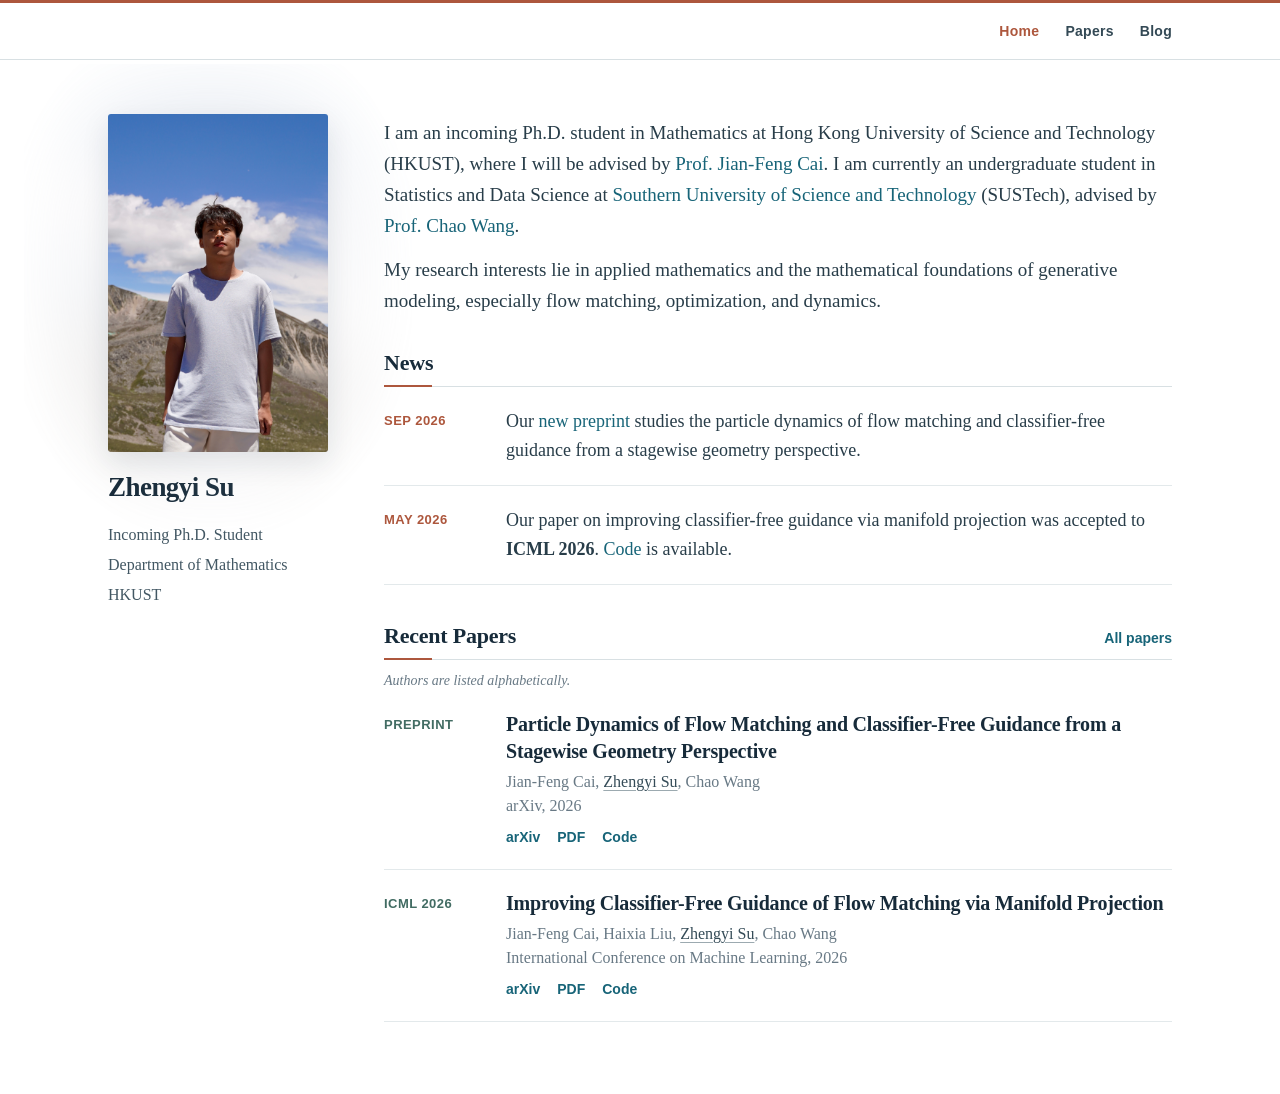
==== index.html @ 4a191d0a "date" ====
<!doctype html>
<html lang="en">
<head>
  <meta charset="utf-8">
  <meta name="viewport" content="width=device-width, initial-scale=1">
  <title>Zhengyi Su | SUSTech</title>
  <meta name="description" content="Zhengyi Su is an incoming Ph.D. student in Mathematics at HKUST, studying applied mathematics and the mathematical foundations of generative modeling.">
  <link rel="stylesheet" href="styles.css">
</head>
<body>
  <a class="skip-link" href="#main">Skip to content</a>
  <header class="topbar"><nav aria-label="Main navigation"><a href="./" aria-current="page">Home</a><a href="papers.html">Papers</a><a href="blog.html">Blog</a></nav></header>
  <div class="layout">
    <aside class="profile" aria-label="Profile">
      <div class="portrait-shell"><img class="portrait" src="assets/portrait.jpg" width="2424" height="3725" alt="Zhengyi Su outdoors, with mountains and a blue sky in the background" fetchpriority="high"></div>
      <div><h1>Zhengyi Su</h1><p class="affiliation">Incoming Ph.D. Student</p><p class="affiliation">Department of Mathematics</p><p class="affiliation">HKUST</p></div>
    </aside>
    <main id="main">
      <div class="bio">
        <p>I am an incoming Ph.D. student in Mathematics at Hong Kong University of Science and Technology (HKUST), where I will be advised by <a href="https://www.math.hkust.edu.hk/~jfcai/">Prof. Jian-Feng Cai</a>. I am currently an undergraduate student in Statistics and Data Science at <a href="https://www.sustech.edu.cn/en/">Southern University of Science and Technology</a> (SUSTech), advised by <a href="https://wangcmath.github.io/">Prof. Chao Wang</a>.</p>
        <p>My research interests lie in applied mathematics and the mathematical foundations of generative modeling, especially flow matching, optimization, and dynamics.</p>
      </div>
      <section class="section" aria-labelledby="news-heading">
        <div class="section-head"><h2 id="news-heading">News</h2></div>
        <ul class="news-list">
          <li class="news-item"><time class="date" datetime="2026-09">SEP 2026</time><p>Our <a href="https://arxiv.org/abs/2609.06947">new preprint</a> studies the particle dynamics of flow matching and classifier-free guidance from a stagewise geometry perspective.</p></li>
          <li class="news-item"><span class="date" datetime="2026-05">MAY 2026</span><p>Our paper on improving classifier-free guidance via manifold projection was accepted to <strong>ICML 2026</strong>. <a href="https://github.com/LeonSuZhengYi/CFG-MP">Code</a> is available.</p></li>
        </ul>
      </section>
      <section class="section papers-section" aria-labelledby="papers-heading">
        <div class="section-head"><h2 id="papers-heading">Recent Papers</h2><a href="papers.html">All papers</a></div>
        <p class="author-note">Authors are listed alphabetically.</p>
        <ol class="paper-list">
          <li class="paper-item"><span class="venue-label">PREPRINT</span><article>
            <h3 class="paper-title"><a href="https://arxiv.org/abs/2609.06947">Particle Dynamics of Flow Matching and Classifier-Free Guidance from a Stagewise Geometry Perspective</a></h3>
            <p class="authors">Jian-Feng Cai, <strong>Zhengyi Su</strong>, Chao Wang</p><p class="publication">arXiv, 2026</p>
            <div class="paper-links"><a href="https://arxiv.org/abs/2609.06947">arXiv</a><a href="https://arxiv.org/pdf/2609.06947">PDF</a><a href="https://github.com/LeonSuZhengYi/Particle-Dynamics-of-Flow-Matching">Code</a></div>
          </article></li>
          <li class="paper-item"><span class="venue-label">ICML 2026</span><article>
            <h3 class="paper-title"><a href="https://arxiv.org/abs/2601.21892">Improving Classifier-Free Guidance of Flow Matching via Manifold Projection</a></h3>
            <p class="authors">Jian-Feng Cai, Haixia Liu, <strong>Zhengyi Su</strong>, Chao Wang</p><p class="publication">International Conference on Machine Learning, 2026</p>
            <div class="paper-links"><a href="https://arxiv.org/abs/2601.21892">arXiv</a><a href="https://arxiv.org/pdf/2601.21892">PDF</a><a href="https://github.com/LeonSuZhengYi/CFG-MP">Code</a></div>
          </article></li>
        </ol>
      </section>
    </main>
  </div>
</body>
</html>
---- styles.css ----
:root{
  --ink:#172b3a;
  --body:#283d49;
  --muted:#687985;
  --line:#d8e0e3;
  --link:#176478;
  --accent:#ad573d;
  --label:#426c63;
  --paper:#ffffff;
  --max:1120px;
}
*{box-sizing:border-box}
html{color-scheme:light;scroll-padding-top:24px}
body{margin:0;background:var(--paper);color:var(--body);font-family:"Iowan Old Style","Palatino Linotype","Book Antiqua",Palatino,Georgia,serif;font-size:18px;line-height:1.62;-webkit-font-smoothing:antialiased}
a{color:var(--link);text-decoration:none;text-underline-offset:3px}
a:hover{text-decoration:underline}
a:focus-visible{outline:2px solid var(--link);outline-offset:5px}
.skip-link{position:absolute;left:16px;top:-80px;background:white;padding:8px;z-index:2}
.skip-link:focus{top:8px}
.topbar{border-top:3px solid var(--accent);border-bottom:1px solid var(--line)}
.topbar nav{max-width:var(--max);margin:auto;display:flex;justify-content:flex-end;gap:26px;padding:13px 28px;font:600 14px/1.6 "Avenir Next",Avenir,"Segoe UI",sans-serif;letter-spacing:.02em}
nav a{color:#334955;padding:4px 0}
nav a[aria-current=page]{color:var(--accent)}
.layout{max-width:var(--max);margin:auto;display:grid;grid-template-columns:220px minmax(0,1fr);gap:56px;padding:54px 28px 72px}
.profile{align-self:start;position:relative}
.portrait-shell{position:relative;isolation:isolate}
.portrait-shell::before{content:"";position:absolute;z-index:-1;inset:-15% -38% -23%;background:url("assets/portrait.jpg") center/cover no-repeat;filter:blur(40px) saturate(.72);opacity:.22;-webkit-mask-image:radial-gradient(ellipse at 48% 45%,#000 16%,transparent 76%);mask-image:radial-gradient(ellipse at 48% 45%,#000 16%,transparent 76%);pointer-events:none}
.portrait{position:relative;z-index:1;display:block;width:100%;height:auto;object-fit:contain;border-radius:3px;box-shadow:0 10px 28px rgba(23,43,58,.1)}
.profile h1,.profile .name{font-size:27px;line-height:1.15;letter-spacing:-.02em;margin:20px 0 19px;font-weight:600;color:var(--ink)}
.profile .affiliation{font-size:16px;color:#425763;margin:0 0 6px;line-height:1.5}
main{min-width:0}
.bio{padding-top:4px;color:var(--body);font-size:19px;max-width:790px}
.bio p{margin:0 0 14px}
.section{margin-top:31px}
.section-head{display:flex;align-items:baseline;justify-content:space-between;gap:16px;border-bottom:1px solid var(--line);padding-bottom:8px;position:relative}
.section-head::after{content:"";position:absolute;left:0;bottom:-1px;width:48px;height:2px;background:var(--accent)}
h2,.page-title{font-size:22px;line-height:1.35;margin:0;font-weight:600;color:var(--ink);letter-spacing:-.01em}
.section-head>a{font:600 14px/1.5 "Avenir Next",Avenir,"Segoe UI",sans-serif;white-space:nowrap}
.news-list,.paper-list{list-style:none;margin:0;padding:0}
.news-item,.paper-item{display:grid;grid-template-columns:100px minmax(0,1fr);gap:22px;padding:20px 0;border-bottom:1px solid #e3e9eb}
.date,.venue-label{font:650 13px/1.5 "Avenir Next",Avenir,"Segoe UI",sans-serif;padding-top:4px;letter-spacing:.035em}
.date{color:var(--accent)}
.venue-label{color:var(--label)}
.news-item p{margin:0}
.papers-section{margin-top:36px}
.author-note{margin:10px 0 -2px;color:var(--muted);font-size:14px;font-style:italic}
.paper-title{font-size:20px;line-height:1.35;margin:0 0 5px;overflow-wrap:anywhere;font-weight:600;letter-spacing:-.01em}
.paper-title a{color:var(--ink)}
.authors,.publication{margin:0;color:var(--muted);font-size:16px;line-height:1.55}
.authors strong{font-weight:500;color:#344b57;text-decoration:underline;text-decoration-color:#9caab0;text-underline-offset:3px}
.paper-links{display:flex;gap:17px;margin-top:7px;font:600 14px/1.6 "Avenir Next",Avenir,"Segoe UI",sans-serif}
.papers-page .page-title{font-size:29px;padding-bottom:11px;border-bottom:1px solid var(--line)}
.year{font-size:19px;margin:19px 0 0;color:#46515d}
.blog-page .page-title{font-size:29px;padding-bottom:11px;border-bottom:1px solid var(--line)}
.blog-intro{max-width:680px;margin:18px 0 24px;color:var(--muted)}
.post-list{list-style:none;margin:0;padding:0}
.post-item{display:grid;grid-template-columns:125px minmax(0,1fr);gap:24px;padding:24px 0;border-top:1px solid #e3e9eb}
.post-item time{color:var(--accent);font:650 13px/1.5 "Avenir Next",Avenir,"Segoe UI",sans-serif;letter-spacing:.035em;padding-top:5px}
.post-item h2{font-size:21px;margin:0 0 6px}
.post-item h2 a{color:var(--ink)}
.post-item p{margin:0;color:var(--muted);font-size:16px}
.article-layout{max-width:840px;margin:0 auto;padding:54px 30px 90px}
.post-header{border-bottom:1px solid var(--line);padding-bottom:28px;margin-bottom:38px}
.back-link{display:inline-block;margin-bottom:23px;font:600 14px/1.5 "Avenir Next",Avenir,"Segoe UI",sans-serif}
.post-header h1{color:var(--ink);font-size:40px;line-height:1.18;letter-spacing:-.025em;margin:0 0 13px;font-weight:600}
.post-subtitle{color:var(--body);font-size:20px;line-height:1.5;margin:0 0 12px}
.post-header time{color:var(--muted);font:500 14px/1.5 "Avenir Next",Avenir,"Segoe UI",sans-serif}
.post-body{font-size:18px;line-height:1.72;color:#263b47}
.post-body h2{font-size:29px;margin:2.5em 0 .7em;padding-bottom:.22em;border-bottom:1px solid var(--line)}
.post-body h3{font-size:22px;margin:1.9em 0 .55em;color:var(--ink)}
.post-body h4{font-size:19px;margin:1.55em 0 .5em;color:var(--ink)}
.post-body p{margin:0 0 1.15em}
.post-body ul,.post-body ol{padding-left:1.4em;margin:0 0 1.2em}
.post-body li{padding-left:.18em;margin:.3em 0}
.post-body blockquote{margin:1.5em 0;padding:.25em 0 .25em 1.15em;border-left:3px solid var(--accent);color:#425762;font-style:italic}
.post-body blockquote p{margin:0}
.post-body hr{border:0;border-top:1px solid var(--line);margin:3em 0}
.post-body strong{color:var(--ink)}
.post-body code{font-size:.9em;background:#f3f6f6;padding:.08em .28em;border-radius:3px}
mjx-container[jax="CHTML"][display="true"]{overflow-x:auto;overflow-y:hidden;padding:.4em 0}
@media(max-width:820px){body{font-size:17px}.layout{grid-template-columns:170px minmax(0,1fr);gap:32px;padding:38px 24px 52px}.profile h1,.profile .name{font-size:24px}.news-item,.paper-item{grid-template-columns:1fr;gap:6px}.profile .affiliation{font-size:15px}.bio{font-size:18px}.paper-title{font-size:19px}}
@media(max-width:580px){.topbar nav{padding:10px 22px}.layout{display:block;padding-top:30px}.profile{display:grid;grid-template-columns:130px minmax(0,1fr);gap:22px;margin-bottom:32px;align-items:start}.profile h1,.profile .name{margin-top:1px}.profile .affiliation{font-size:15px;line-height:1.4}.bio{padding-top:0}.section{margin-top:27px}.news-item,.paper-item{padding:18px 0}.papers-section{margin-top:31px}.post-item{grid-template-columns:1fr;gap:7px}.article-layout{padding:34px 22px 70px}.post-header h1{font-size:32px}.post-subtitle{font-size:18px}.post-body{font-size:17px}.post-body h2{font-size:25px}.post-body h3{font-size:20px}}
@media(max-width:350px){.profile{grid-template-columns:100px minmax(0,1fr);gap:15px}.layout{padding-inline:16px}.profile h1,.profile .name{font-size:21px}}
@media print{.topbar,.skip-link{display:none}.layout{padding:0;grid-template-columns:150px minmax(0,1fr);gap:25px}.paper-item{break-inside:avoid}}
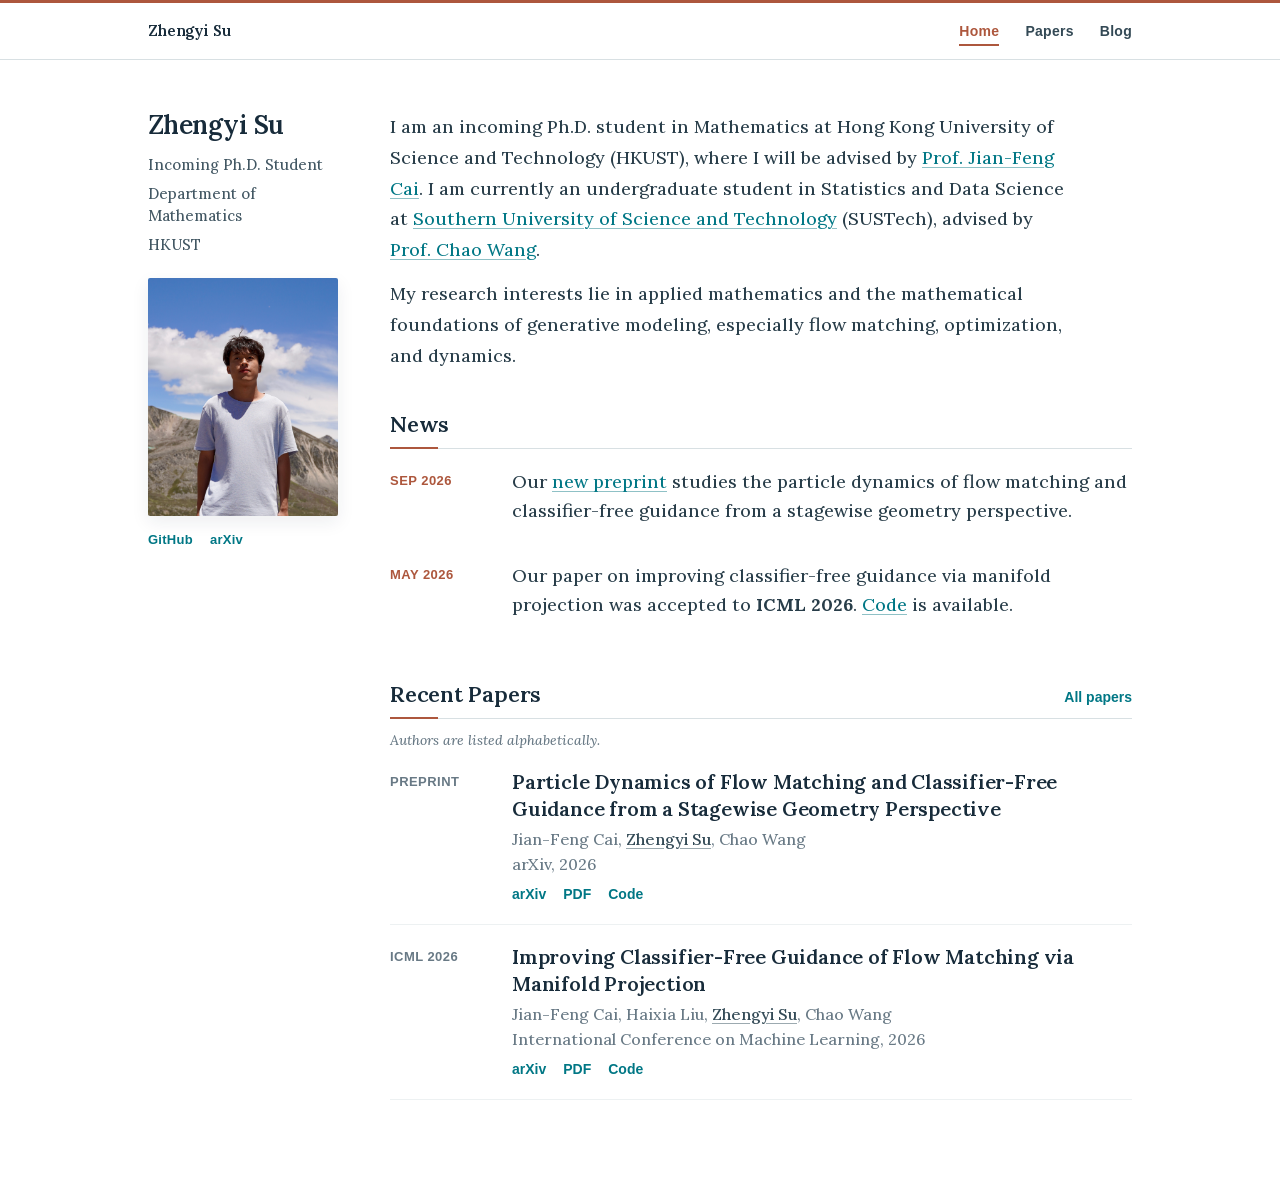
==== commit bfffdb78: "Refine typography and page layout" ====
--- a/index.html
+++ b/index.html
@@ -5,15 +5,16 @@
   <meta name="viewport" content="width=device-width, initial-scale=1">
   <title>Zhengyi Su | SUSTech</title>
   <meta name="description" content="Zhengyi Su is an incoming Ph.D. student in Mathematics at HKUST, studying applied mathematics and the mathematical foundations of generative modeling.">
-  <link rel="stylesheet" href="styles.css">
+  <link rel="stylesheet" href="styles.css?v=20261001-2">
 </head>
 <body>
   <a class="skip-link" href="#main">Skip to content</a>
-  <header class="topbar"><nav aria-label="Main navigation"><a href="./" aria-current="page">Home</a><a href="papers.html">Papers</a><a href="blog.html">Blog</a></nav></header>
+  <header class="topbar"><div class="topbar-inner"><a class="wordmark" href="./">Zhengyi Su</a><nav aria-label="Main navigation"><a href="./" aria-current="page">Home</a><a href="papers.html">Papers</a><a href="blog.html">Blog</a></nav></div></header>
   <div class="layout">
     <aside class="profile" aria-label="Profile">
+      <div class="profile-copy"><h1>Zhengyi Su</h1><p class="affiliation">Incoming Ph.D. Student</p><p class="affiliation">Department of Mathematics</p><p class="affiliation">HKUST</p></div>
       <div class="portrait-shell"><img class="portrait" src="assets/portrait.jpg" width="2424" height="3725" alt="Zhengyi Su outdoors, with mountains and a blue sky in the background" fetchpriority="high"></div>
-      <div><h1>Zhengyi Su</h1><p class="affiliation">Incoming Ph.D. Student</p><p class="affiliation">Department of Mathematics</p><p class="affiliation">HKUST</p></div>
+      <nav class="profile-links" aria-label="Profile links"><a href="https://github.com/LeonSuZhengYi">GitHub</a><a href="https://arxiv.org/search/?query=Zhengyi+Su&amp;searchtype=author">arXiv</a></nav>
     </aside>
     <main id="main">
       <div class="bio">
--- a/styles.css
+++ b/styles.css
@@ -1,48 +1,71 @@
+@font-face{
+  font-family:"Lora";
+  font-style:normal;
+  font-weight:400 700;
+  font-display:swap;
+  src:url("assets/fonts/lora-latin-variable-normal.woff2") format("woff2");
+}
+@font-face{
+  font-family:"Lora";
+  font-style:italic;
+  font-weight:400 700;
+  font-display:swap;
+  src:url("assets/fonts/lora-latin-variable-italic.woff2") format("woff2");
+}
 :root{
   --ink:#172b3a;
   --body:#283d49;
   --muted:#687985;
   --line:#d8e0e3;
-  --link:#176478;
+  --link:#007785;
   --accent:#ad573d;
-  --label:#426c63;
+  --label:#687985;
   --paper:#ffffff;
-  --max:1120px;
+  --max:1040px;
 }
 *{box-sizing:border-box}
 html{color-scheme:light;scroll-padding-top:24px}
-body{margin:0;background:var(--paper);color:var(--body);font-family:"Iowan Old Style","Palatino Linotype","Book Antiqua",Palatino,Georgia,serif;font-size:18px;line-height:1.62;-webkit-font-smoothing:antialiased}
+body{margin:0;background:var(--paper);color:var(--body);font-family:"Lora",Georgia,serif;font-size:18px;font-weight:450;line-height:1.62}
 a{color:var(--link);text-decoration:none;text-underline-offset:3px}
 a:hover{text-decoration:underline}
 a:focus-visible{outline:2px solid var(--link);outline-offset:5px}
 .skip-link{position:absolute;left:16px;top:-80px;background:white;padding:8px;z-index:2}
 .skip-link:focus{top:8px}
 .topbar{border-top:3px solid var(--accent);border-bottom:1px solid var(--line)}
-.topbar nav{max-width:var(--max);margin:auto;display:flex;justify-content:flex-end;gap:26px;padding:13px 28px;font:600 14px/1.6 "Avenir Next",Avenir,"Segoe UI",sans-serif;letter-spacing:.02em}
-nav a{color:#334955;padding:4px 0}
-nav a[aria-current=page]{color:var(--accent)}
-.layout{max-width:var(--max);margin:auto;display:grid;grid-template-columns:220px minmax(0,1fr);gap:56px;padding:54px 28px 72px}
+.topbar-inner{max-width:var(--max);margin:auto;display:flex;align-items:center;justify-content:space-between;padding:13px 28px}
+.wordmark{color:var(--ink);font-size:15px;font-weight:600;letter-spacing:-.01em}
+.wordmark:hover{text-decoration:none}
+.topbar nav{display:flex;gap:26px;font:600 14px/1.6 "Avenir Next",Avenir,"Segoe UI",sans-serif;letter-spacing:.02em}
+.topbar nav a{position:relative;color:#334955;padding:4px 0;text-decoration:none}
+.topbar nav a:hover{color:var(--link);text-decoration:none}
+.topbar nav a[aria-current=page]{color:var(--accent)}
+.topbar nav a[aria-current=page]::after{content:"";position:absolute;left:0;right:0;bottom:0;height:2px;background:var(--accent)}
+.layout{max-width:var(--max);margin:auto;display:grid;grid-template-columns:190px minmax(0,1fr);gap:52px;padding:50px 28px 78px}
 .profile{align-self:start;position:relative}
-.portrait-shell{position:relative;isolation:isolate}
-.portrait-shell::before{content:"";position:absolute;z-index:-1;inset:-15% -38% -23%;background:url("assets/portrait.jpg") center/cover no-repeat;filter:blur(40px) saturate(.72);opacity:.22;-webkit-mask-image:radial-gradient(ellipse at 48% 45%,#000 16%,transparent 76%);mask-image:radial-gradient(ellipse at 48% 45%,#000 16%,transparent 76%);pointer-events:none}
-.portrait{position:relative;z-index:1;display:block;width:100%;height:auto;object-fit:contain;border-radius:3px;box-shadow:0 10px 28px rgba(23,43,58,.1)}
-.profile h1,.profile .name{font-size:27px;line-height:1.15;letter-spacing:-.02em;margin:20px 0 19px;font-weight:600;color:var(--ink)}
-.profile .affiliation{font-size:16px;color:#425763;margin:0 0 6px;line-height:1.5}
+.portrait-shell{position:relative;width:100%;aspect-ratio:4/5;margin-top:22px}
+.portrait{display:block;width:100%;height:100%;object-fit:cover;object-position:center 38%;border-radius:2px;box-shadow:0 6px 18px rgba(23,43,58,.08)}
+.profile h1,.profile .name{font-size:26px;line-height:1.15;letter-spacing:-.02em;margin:0 0 14px;font-weight:600;color:var(--ink)}
+.profile .name a{color:inherit}
+.profile .affiliation{font-size:15px;color:#425763;margin:0 0 6px;line-height:1.5}
+.profile-links{display:flex;gap:17px;margin-top:14px;font:600 13px/1.5 "Avenir Next",Avenir,"Segoe UI",sans-serif;letter-spacing:.02em}
 main{min-width:0}
-.bio{padding-top:4px;color:var(--body);font-size:19px;max-width:790px}
+.bio{padding-top:2px;color:var(--body);font-size:18px;line-height:1.7;max-width:680px}
 .bio p{margin:0 0 14px}
-.section{margin-top:31px}
+.bio a,.news-item p a,.post-body a{text-decoration:underline;text-decoration-color:#8fc1c6;text-decoration-thickness:1px}
+.section{margin-top:39px}
 .section-head{display:flex;align-items:baseline;justify-content:space-between;gap:16px;border-bottom:1px solid var(--line);padding-bottom:8px;position:relative}
 .section-head::after{content:"";position:absolute;left:0;bottom:-1px;width:48px;height:2px;background:var(--accent)}
 h2,.page-title{font-size:22px;line-height:1.35;margin:0;font-weight:600;color:var(--ink);letter-spacing:-.01em}
 .section-head>a{font:600 14px/1.5 "Avenir Next",Avenir,"Segoe UI",sans-serif;white-space:nowrap}
 .news-list,.paper-list{list-style:none;margin:0;padding:0}
-.news-item,.paper-item{display:grid;grid-template-columns:100px minmax(0,1fr);gap:22px;padding:20px 0;border-bottom:1px solid #e3e9eb}
+.news-item,.paper-item{display:grid;grid-template-columns:100px minmax(0,1fr);gap:22px;padding:18px 0}
+.news-item{border-bottom:0}
+.paper-item{border-bottom:1px solid #edf1f2}
 .date,.venue-label{font:650 13px/1.5 "Avenir Next",Avenir,"Segoe UI",sans-serif;padding-top:4px;letter-spacing:.035em}
 .date{color:var(--accent)}
 .venue-label{color:var(--label)}
 .news-item p{margin:0}
-.papers-section{margin-top:36px}
+.papers-section{margin-top:43px}
 .author-note{margin:10px 0 -2px;color:var(--muted);font-size:14px;font-style:italic}
 .paper-title{font-size:20px;line-height:1.35;margin:0 0 5px;overflow-wrap:anywhere;font-weight:600;letter-spacing:-.01em}
 .paper-title a{color:var(--ink)}
@@ -54,12 +77,13 @@
 .blog-page .page-title{font-size:29px;padding-bottom:11px;border-bottom:1px solid var(--line)}
 .blog-intro{max-width:680px;margin:18px 0 24px;color:var(--muted)}
 .post-list{list-style:none;margin:0;padding:0}
-.post-item{display:grid;grid-template-columns:125px minmax(0,1fr);gap:24px;padding:24px 0;border-top:1px solid #e3e9eb}
+.post-item{display:grid;grid-template-columns:125px minmax(0,1fr);gap:24px;padding:24px 0;border-top:1px solid #edf1f2}
 .post-item time{color:var(--accent);font:650 13px/1.5 "Avenir Next",Avenir,"Segoe UI",sans-serif;letter-spacing:.035em;padding-top:5px}
 .post-item h2{font-size:21px;margin:0 0 6px}
 .post-item h2 a{color:var(--ink)}
 .post-item p{margin:0;color:var(--muted);font-size:16px}
-.article-layout{max-width:840px;margin:0 auto;padding:54px 30px 90px}
+.article-layout{max-width:1040px;margin:0 auto;padding:54px 30px 90px;display:grid;grid-template-columns:minmax(0,700px) 220px;gap:50px;align-items:start}
+.article-layout>article{min-width:0}
 .post-header{border-bottom:1px solid var(--line);padding-bottom:28px;margin-bottom:38px}
 .back-link{display:inline-block;margin-bottom:23px;font:600 14px/1.5 "Avenir Next",Avenir,"Segoe UI",sans-serif}
 .post-header h1{color:var(--ink);font-size:40px;line-height:1.18;letter-spacing:-.025em;margin:0 0 13px;font-weight:600}
@@ -77,8 +101,16 @@
 .post-body hr{border:0;border-top:1px solid var(--line);margin:3em 0}
 .post-body strong{color:var(--ink)}
 .post-body code{font-size:.9em;background:#f3f6f6;padding:.08em .28em;border-radius:3px}
+.article-toc{position:sticky;top:28px;margin-top:49px;padding-left:20px;border-left:1px solid var(--line)}
+.toc-title{margin:0 0 11px;color:var(--accent);font:650 12px/1.5 "Avenir Next",Avenir,"Segoe UI",sans-serif;letter-spacing:.08em;text-transform:uppercase}
+.article-toc nav{display:flex;flex-direction:column;gap:1px}
+.article-toc a{display:block;padding:5px 0;color:#61727c;font:500 13px/1.38 "Avenir Next",Avenir,"Segoe UI",sans-serif;transition:color .16s ease,transform .16s ease}
+.article-toc a:hover{color:var(--link);text-decoration:none;transform:translateX(2px)}
+.article-toc a[aria-current=location]{color:var(--accent);font-weight:650}
 mjx-container[jax="CHTML"][display="true"]{overflow-x:auto;overflow-y:hidden;padding:.4em 0}
-@media(max-width:820px){body{font-size:17px}.layout{grid-template-columns:170px minmax(0,1fr);gap:32px;padding:38px 24px 52px}.profile h1,.profile .name{font-size:24px}.news-item,.paper-item{grid-template-columns:1fr;gap:6px}.profile .affiliation{font-size:15px}.bio{font-size:18px}.paper-title{font-size:19px}}
-@media(max-width:580px){.topbar nav{padding:10px 22px}.layout{display:block;padding-top:30px}.profile{display:grid;grid-template-columns:130px minmax(0,1fr);gap:22px;margin-bottom:32px;align-items:start}.profile h1,.profile .name{margin-top:1px}.profile .affiliation{font-size:15px;line-height:1.4}.bio{padding-top:0}.section{margin-top:27px}.news-item,.paper-item{padding:18px 0}.papers-section{margin-top:31px}.post-item{grid-template-columns:1fr;gap:7px}.article-layout{padding:34px 22px 70px}.post-header h1{font-size:32px}.post-subtitle{font-size:18px}.post-body{font-size:17px}.post-body h2{font-size:25px}.post-body h3{font-size:20px}}
-@media(max-width:350px){.profile{grid-template-columns:100px minmax(0,1fr);gap:15px}.layout{padding-inline:16px}.profile h1,.profile .name{font-size:21px}}
+@media(prefers-reduced-motion:no-preference){html{scroll-behavior:smooth}}
+@media(max-width:1080px){.article-layout{display:block;max-width:760px}.article-toc{display:none}}
+@media(max-width:820px){body{font-size:17px}.layout{grid-template-columns:165px minmax(0,1fr);gap:36px;padding:40px 24px 58px}.profile h1,.profile .name{font-size:24px}.news-item,.paper-item{grid-template-columns:1fr;gap:6px}.profile .affiliation{font-size:15px}.bio{font-size:18px}.paper-title{font-size:19px}}
+@media(max-width:580px){.topbar-inner{padding:10px 22px}.topbar nav{gap:20px}.wordmark{font-size:14px}.layout{display:block;padding-top:31px}.profile{display:grid;grid-template-columns:110px minmax(0,1fr);grid-template-rows:auto auto;column-gap:20px;margin-bottom:35px;align-items:start}.profile-copy{grid-column:2;grid-row:1}.portrait-shell{grid-column:1;grid-row:1/3;width:110px;margin-top:0}.profile-links{grid-column:2;grid-row:2;margin-top:12px}.profile h1,.profile .name{margin-top:1px}.profile .affiliation{font-size:15px;line-height:1.4}.bio{padding-top:0}.section{margin-top:32px}.news-item,.paper-item{padding:17px 0}.papers-section{margin-top:36px}.post-item{grid-template-columns:1fr;gap:7px}.article-layout{padding:34px 22px 70px}.post-header h1{font-size:32px}.post-subtitle{font-size:18px}.post-body{font-size:17px}.post-body h2{font-size:25px}.post-body h3{font-size:20px}}
+@media(max-width:350px){.topbar-inner{padding-inline:16px}.topbar nav{gap:14px}.wordmark{display:none}.profile{grid-template-columns:90px minmax(0,1fr);column-gap:15px}.portrait-shell{width:90px}.layout{padding-inline:16px}.profile h1,.profile .name{font-size:21px}}
 @media print{.topbar,.skip-link{display:none}.layout{padding:0;grid-template-columns:150px minmax(0,1fr);gap:25px}.paper-item{break-inside:avoid}}
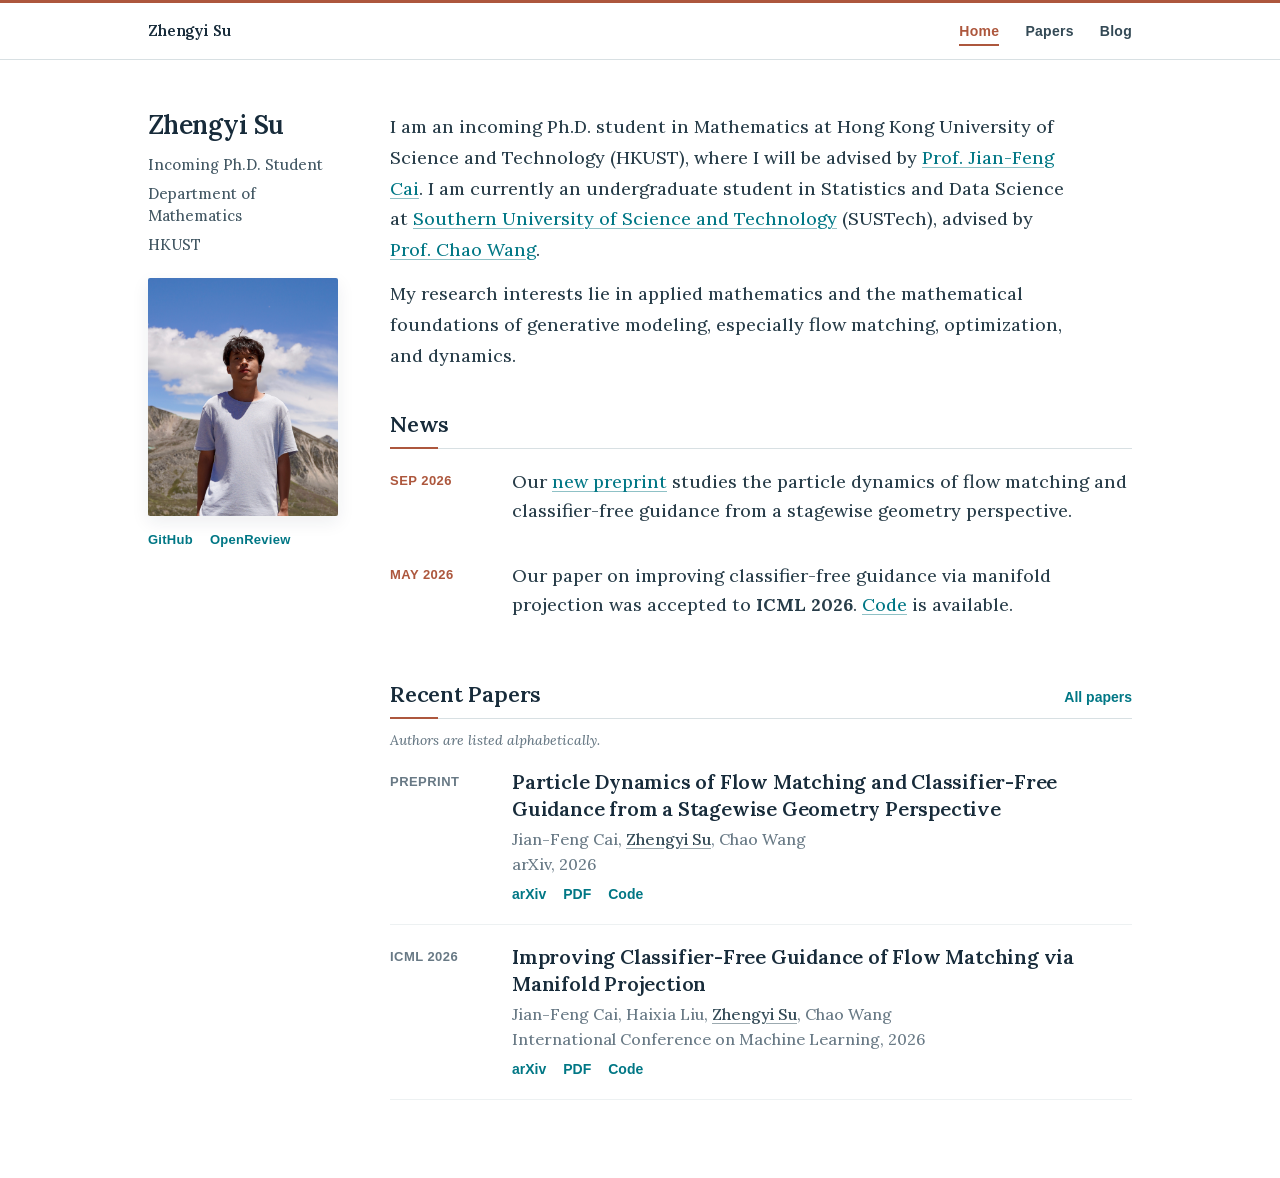
==== commit 787f2308: "Link profile to OpenReview" ====
--- a/index.html
+++ b/index.html
@@ -14,7 +14,7 @@
     <aside class="profile" aria-label="Profile">
       <div class="profile-copy"><h1>Zhengyi Su</h1><p class="affiliation">Incoming Ph.D. Student</p><p class="affiliation">Department of Mathematics</p><p class="affiliation">HKUST</p></div>
       <div class="portrait-shell"><img class="portrait" src="assets/portrait.jpg" width="2424" height="3725" alt="Zhengyi Su outdoors, with mountains and a blue sky in the background" fetchpriority="high"></div>
-      <nav class="profile-links" aria-label="Profile links"><a href="https://github.com/LeonSuZhengYi">GitHub</a><a href="https://arxiv.org/search/?query=Zhengyi+Su&amp;searchtype=author">arXiv</a></nav>
+      <nav class="profile-links" aria-label="Profile links"><a href="https://github.com/LeonSuZhengYi">GitHub</a><a href="https://openreview.net/profile?id=~Zhengyi_Su1">OpenReview</a></nav>
     </aside>
     <main id="main">
       <div class="bio">
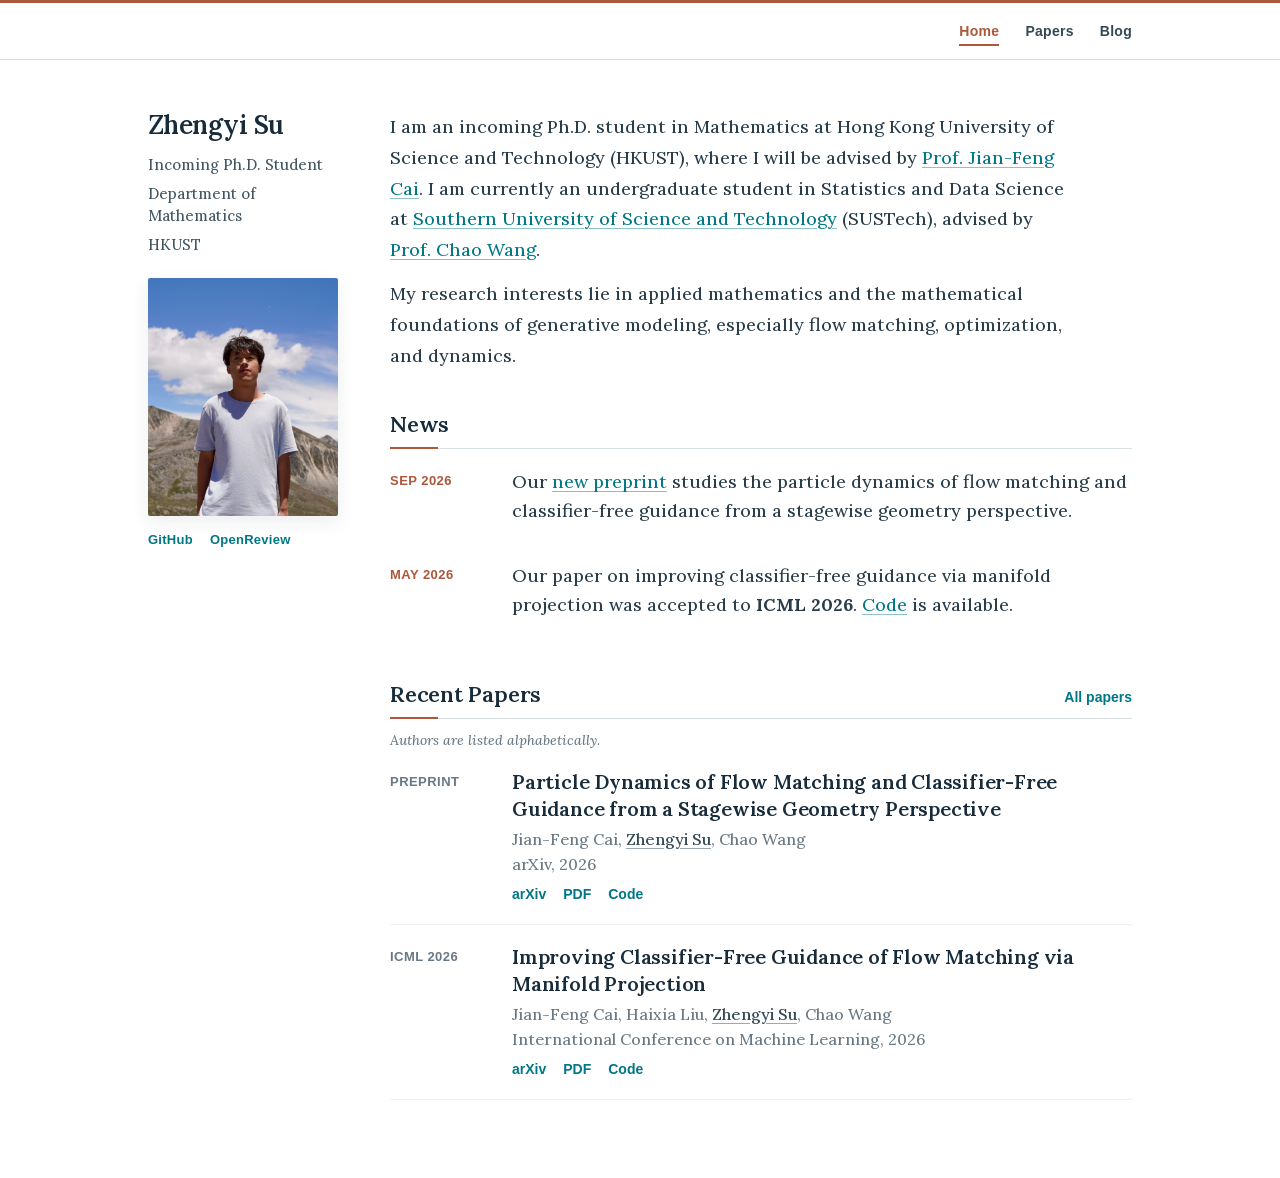
==== commit b7463d8d: "Remove duplicate header name" ====
--- a/index.html
+++ b/index.html
@@ -5,11 +5,11 @@
   <meta name="viewport" content="width=device-width, initial-scale=1">
   <title>Zhengyi Su | SUSTech</title>
   <meta name="description" content="Zhengyi Su is an incoming Ph.D. student in Mathematics at HKUST, studying applied mathematics and the mathematical foundations of generative modeling.">
-  <link rel="stylesheet" href="styles.css?v=20261001-2">
+  <link rel="stylesheet" href="styles.css?v=20261001-3">
 </head>
 <body>
   <a class="skip-link" href="#main">Skip to content</a>
-  <header class="topbar"><div class="topbar-inner"><a class="wordmark" href="./">Zhengyi Su</a><nav aria-label="Main navigation"><a href="./" aria-current="page">Home</a><a href="papers.html">Papers</a><a href="blog.html">Blog</a></nav></div></header>
+  <header class="topbar"><div class="topbar-inner"><nav aria-label="Main navigation"><a href="./" aria-current="page">Home</a><a href="papers.html">Papers</a><a href="blog.html">Blog</a></nav></div></header>
   <div class="layout">
     <aside class="profile" aria-label="Profile">
       <div class="profile-copy"><h1>Zhengyi Su</h1><p class="affiliation">Incoming Ph.D. Student</p><p class="affiliation">Department of Mathematics</p><p class="affiliation">HKUST</p></div>
--- a/styles.css
+++ b/styles.css
@@ -32,9 +32,7 @@
 .skip-link{position:absolute;left:16px;top:-80px;background:white;padding:8px;z-index:2}
 .skip-link:focus{top:8px}
 .topbar{border-top:3px solid var(--accent);border-bottom:1px solid var(--line)}
-.topbar-inner{max-width:var(--max);margin:auto;display:flex;align-items:center;justify-content:space-between;padding:13px 28px}
-.wordmark{color:var(--ink);font-size:15px;font-weight:600;letter-spacing:-.01em}
-.wordmark:hover{text-decoration:none}
+.topbar-inner{max-width:var(--max);margin:auto;display:flex;align-items:center;justify-content:flex-end;padding:13px 28px}
 .topbar nav{display:flex;gap:26px;font:600 14px/1.6 "Avenir Next",Avenir,"Segoe UI",sans-serif;letter-spacing:.02em}
 .topbar nav a{position:relative;color:#334955;padding:4px 0;text-decoration:none}
 .topbar nav a:hover{color:var(--link);text-decoration:none}
@@ -111,6 +109,6 @@
 @media(prefers-reduced-motion:no-preference){html{scroll-behavior:smooth}}
 @media(max-width:1080px){.article-layout{display:block;max-width:760px}.article-toc{display:none}}
 @media(max-width:820px){body{font-size:17px}.layout{grid-template-columns:165px minmax(0,1fr);gap:36px;padding:40px 24px 58px}.profile h1,.profile .name{font-size:24px}.news-item,.paper-item{grid-template-columns:1fr;gap:6px}.profile .affiliation{font-size:15px}.bio{font-size:18px}.paper-title{font-size:19px}}
-@media(max-width:580px){.topbar-inner{padding:10px 22px}.topbar nav{gap:20px}.wordmark{font-size:14px}.layout{display:block;padding-top:31px}.profile{display:grid;grid-template-columns:110px minmax(0,1fr);grid-template-rows:auto auto;column-gap:20px;margin-bottom:35px;align-items:start}.profile-copy{grid-column:2;grid-row:1}.portrait-shell{grid-column:1;grid-row:1/3;width:110px;margin-top:0}.profile-links{grid-column:2;grid-row:2;margin-top:12px}.profile h1,.profile .name{margin-top:1px}.profile .affiliation{font-size:15px;line-height:1.4}.bio{padding-top:0}.section{margin-top:32px}.news-item,.paper-item{padding:17px 0}.papers-section{margin-top:36px}.post-item{grid-template-columns:1fr;gap:7px}.article-layout{padding:34px 22px 70px}.post-header h1{font-size:32px}.post-subtitle{font-size:18px}.post-body{font-size:17px}.post-body h2{font-size:25px}.post-body h3{font-size:20px}}
-@media(max-width:350px){.topbar-inner{padding-inline:16px}.topbar nav{gap:14px}.wordmark{display:none}.profile{grid-template-columns:90px minmax(0,1fr);column-gap:15px}.portrait-shell{width:90px}.layout{padding-inline:16px}.profile h1,.profile .name{font-size:21px}}
+@media(max-width:580px){.topbar-inner{padding:10px 22px}.topbar nav{gap:20px}.layout{display:block;padding-top:31px}.profile{display:grid;grid-template-columns:110px minmax(0,1fr);grid-template-rows:auto auto;column-gap:20px;margin-bottom:35px;align-items:start}.profile-copy{grid-column:2;grid-row:1}.portrait-shell{grid-column:1;grid-row:1/3;width:110px;margin-top:0}.profile-links{grid-column:2;grid-row:2;margin-top:12px}.profile h1,.profile .name{margin-top:1px}.profile .affiliation{font-size:15px;line-height:1.4}.bio{padding-top:0}.section{margin-top:32px}.news-item,.paper-item{padding:17px 0}.papers-section{margin-top:36px}.post-item{grid-template-columns:1fr;gap:7px}.article-layout{padding:34px 22px 70px}.post-header h1{font-size:32px}.post-subtitle{font-size:18px}.post-body{font-size:17px}.post-body h2{font-size:25px}.post-body h3{font-size:20px}}
+@media(max-width:350px){.topbar-inner{padding-inline:16px}.topbar nav{gap:14px}.profile{grid-template-columns:90px minmax(0,1fr);column-gap:15px}.portrait-shell{width:90px}.layout{padding-inline:16px}.profile h1,.profile .name{font-size:21px}}
 @media print{.topbar,.skip-link{display:none}.layout{padding:0;grid-template-columns:150px minmax(0,1fr);gap:25px}.paper-item{break-inside:avoid}}
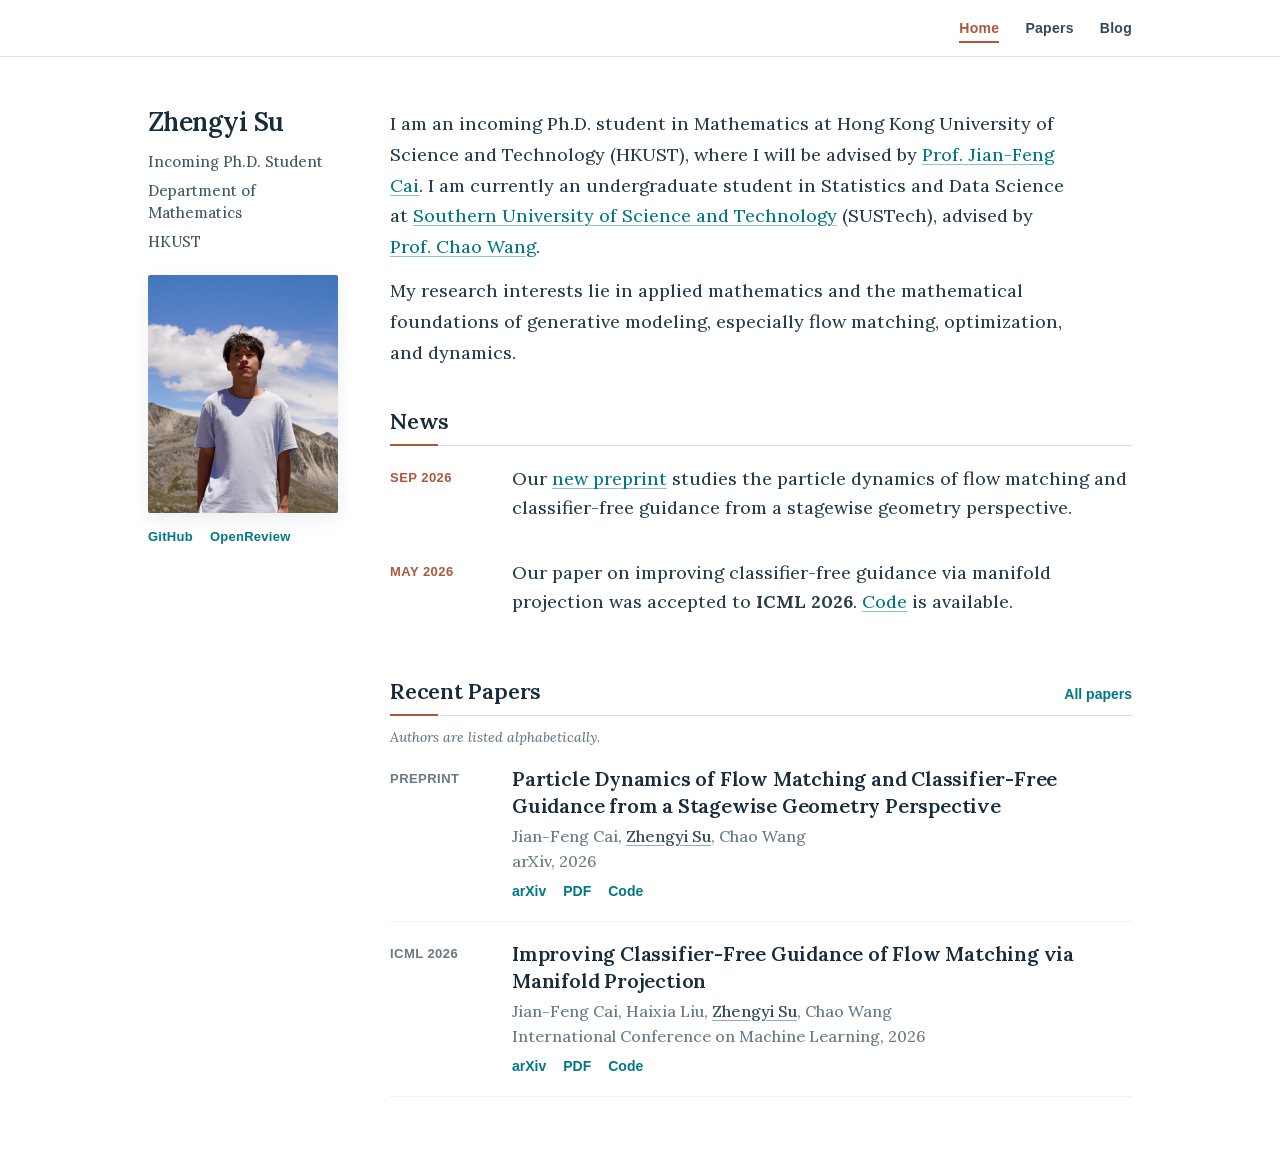
==== commit bc05ed39: "Remove top accent rule" ====
--- a/index.html
+++ b/index.html
@@ -5,7 +5,7 @@
   <meta name="viewport" content="width=device-width, initial-scale=1">
   <title>Zhengyi Su | SUSTech</title>
   <meta name="description" content="Zhengyi Su is an incoming Ph.D. student in Mathematics at HKUST, studying applied mathematics and the mathematical foundations of generative modeling.">
-  <link rel="stylesheet" href="styles.css?v=20261001-3">
+  <link rel="stylesheet" href="styles.css?v=20261001-4">
 </head>
 <body>
   <a class="skip-link" href="#main">Skip to content</a>
--- a/styles.css
+++ b/styles.css
@@ -31,7 +31,7 @@
 a:focus-visible{outline:2px solid var(--link);outline-offset:5px}
 .skip-link{position:absolute;left:16px;top:-80px;background:white;padding:8px;z-index:2}
 .skip-link:focus{top:8px}
-.topbar{border-top:3px solid var(--accent);border-bottom:1px solid var(--line)}
+.topbar{border-bottom:1px solid var(--line)}
 .topbar-inner{max-width:var(--max);margin:auto;display:flex;align-items:center;justify-content:flex-end;padding:13px 28px}
 .topbar nav{display:flex;gap:26px;font:600 14px/1.6 "Avenir Next",Avenir,"Segoe UI",sans-serif;letter-spacing:.02em}
 .topbar nav a{position:relative;color:#334955;padding:4px 0;text-decoration:none}
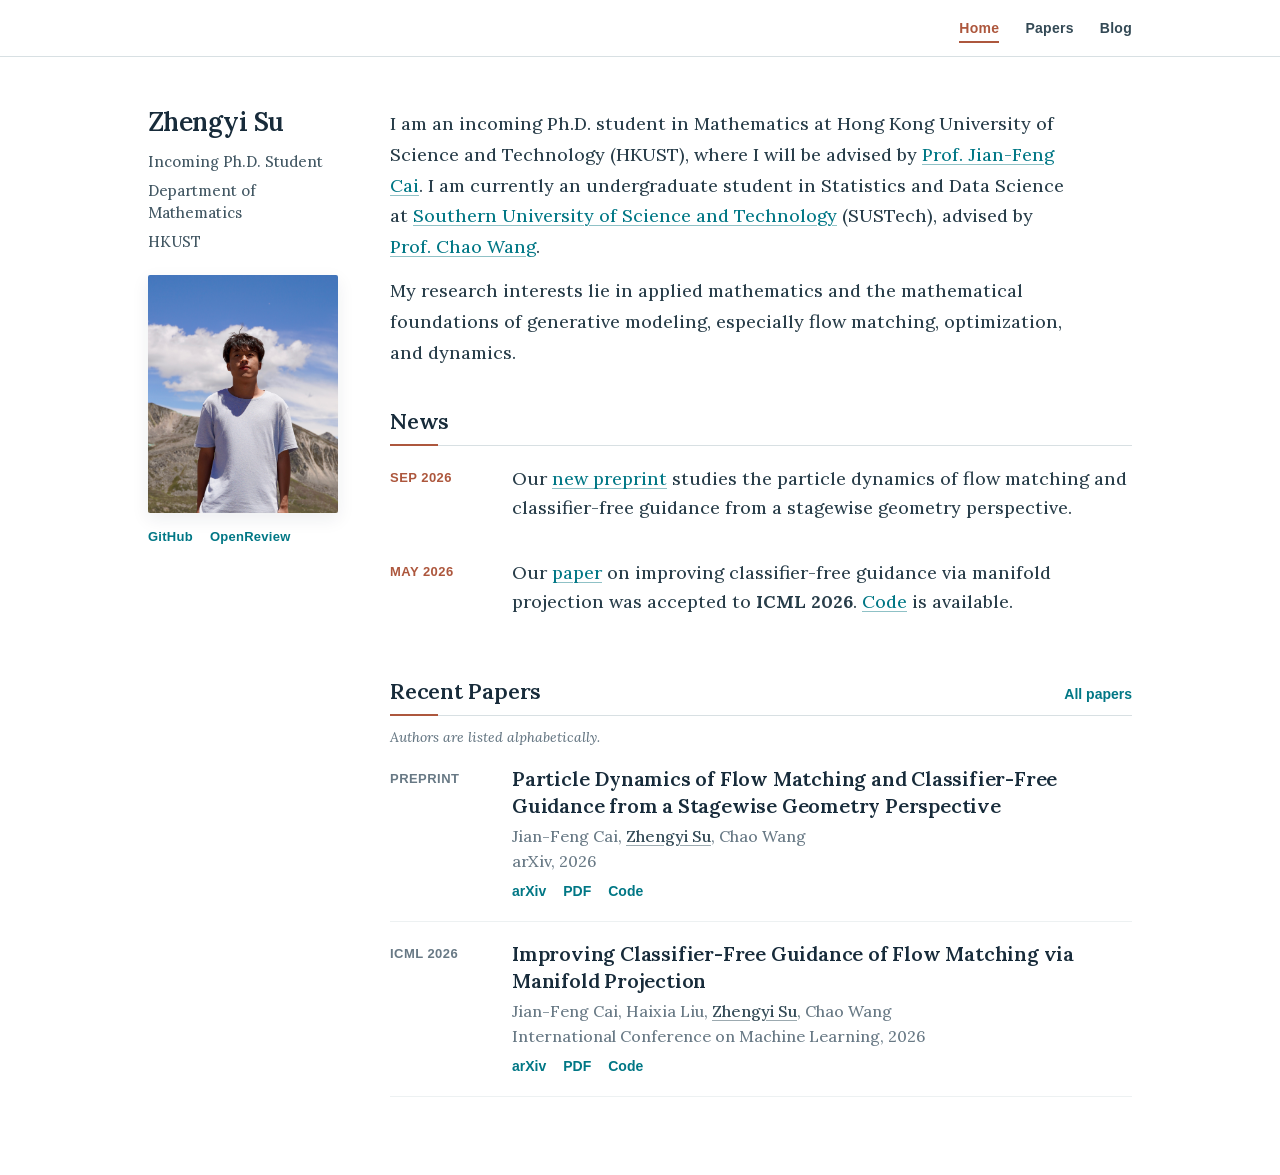
==== commit fbd0ec53: "Link ICML news item to paper" ====
--- a/index.html
+++ b/index.html
@@ -25,7 +25,7 @@
         <div class="section-head"><h2 id="news-heading">News</h2></div>
         <ul class="news-list">
           <li class="news-item"><time class="date" datetime="2026-09">SEP 2026</time><p>Our <a href="https://arxiv.org/abs/2609.06947">new preprint</a> studies the particle dynamics of flow matching and classifier-free guidance from a stagewise geometry perspective.</p></li>
-          <li class="news-item"><span class="date" datetime="2026-05">MAY 2026</span><p>Our paper on improving classifier-free guidance via manifold projection was accepted to <strong>ICML 2026</strong>. <a href="https://github.com/LeonSuZhengYi/CFG-MP">Code</a> is available.</p></li>
+          <li class="news-item"><span class="date" datetime="2026-05">MAY 2026</span><p>Our <a href="https://arxiv.org/abs/2601.21892">paper</a> on improving classifier-free guidance via manifold projection was accepted to <strong>ICML 2026</strong>. <a href="https://github.com/LeonSuZhengYi/CFG-MP">Code</a> is available.</p></li>
         </ul>
       </section>
       <section class="section papers-section" aria-labelledby="papers-heading">
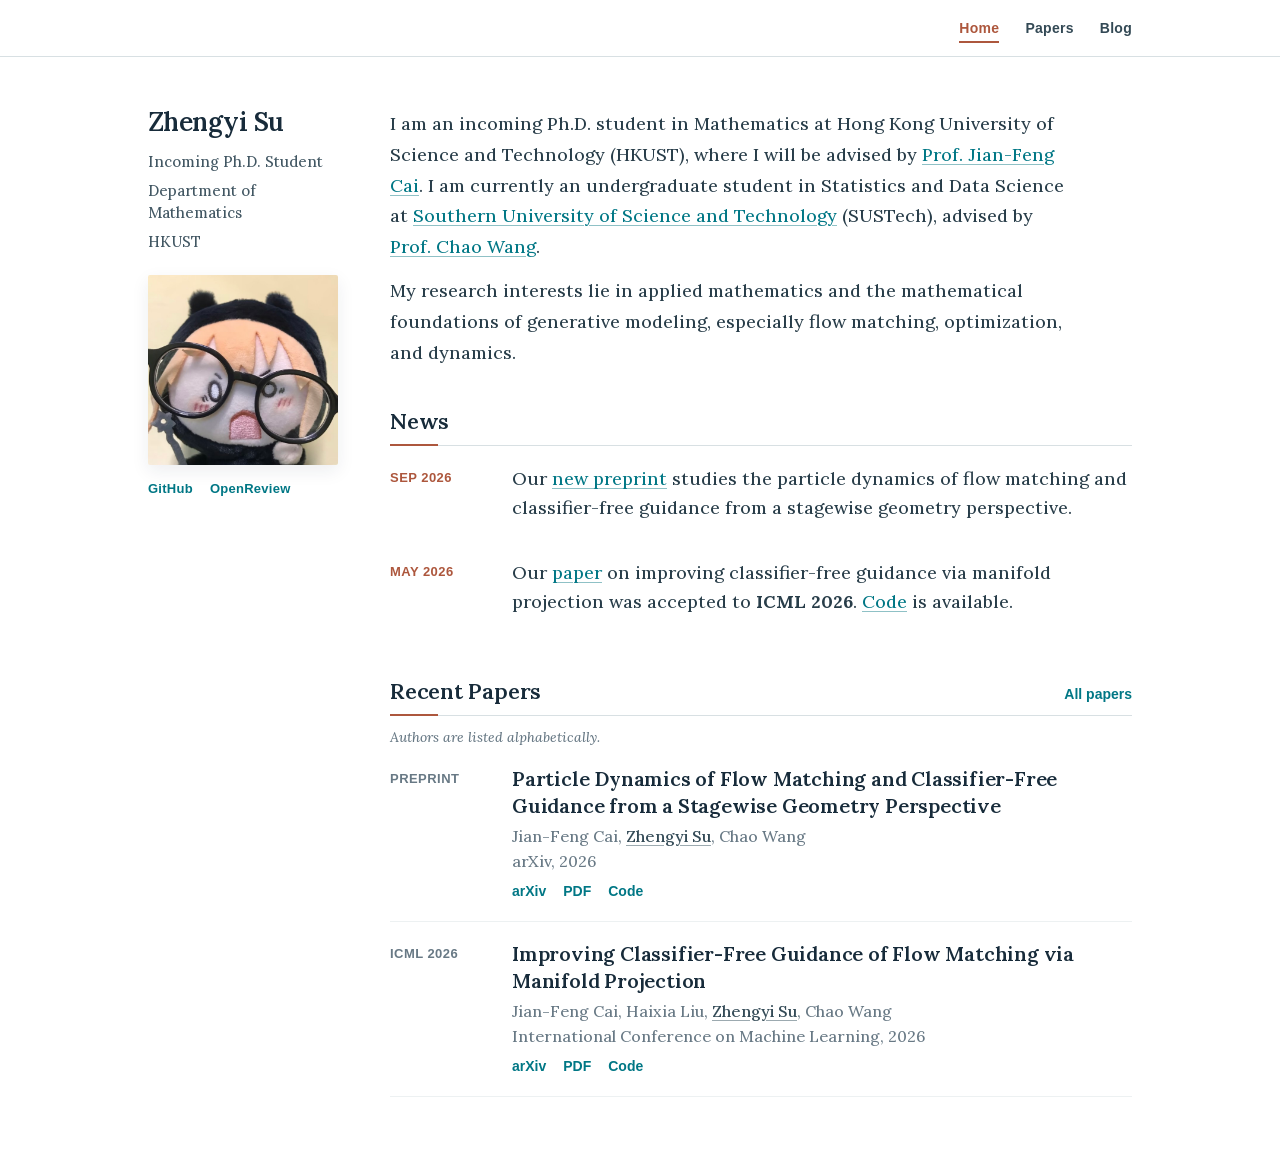
==== commit eaa34585: "Update site portrait" ====
--- a/index.html
+++ b/index.html
@@ -13,7 +13,7 @@
   <div class="layout">
     <aside class="profile" aria-label="Profile">
       <div class="profile-copy"><h1>Zhengyi Su</h1><p class="affiliation">Incoming Ph.D. Student</p><p class="affiliation">Department of Mathematics</p><p class="affiliation">HKUST</p></div>
-      <div class="portrait-shell"><img class="portrait" src="assets/portrait.jpg" width="2424" height="3725" alt="Zhengyi Su outdoors, with mountains and a blue sky in the background" fetchpriority="high"></div>
+      <div class="portrait-shell"><img class="portrait" src="assets/portrait.jpg?v=20261015" width="640" height="639" alt="A plush character wearing oversized round glasses" fetchpriority="high"></div>
       <nav class="profile-links" aria-label="Profile links"><a href="https://github.com/LeonSuZhengYi">GitHub</a><a href="https://openreview.net/profile?id=~Zhengyi_Su1">OpenReview</a></nav>
     </aside>
     <main id="main">
--- a/styles.css
+++ b/styles.css
@@ -40,8 +40,8 @@
 .topbar nav a[aria-current=page]::after{content:"";position:absolute;left:0;right:0;bottom:0;height:2px;background:var(--accent)}
 .layout{max-width:var(--max);margin:auto;display:grid;grid-template-columns:190px minmax(0,1fr);gap:52px;padding:50px 28px 78px}
 .profile{align-self:start;position:relative}
-.portrait-shell{position:relative;width:100%;aspect-ratio:4/5;margin-top:22px}
-.portrait{display:block;width:100%;height:100%;object-fit:cover;object-position:center 38%;border-radius:2px;box-shadow:0 6px 18px rgba(23,43,58,.08)}
+.portrait-shell{position:relative;width:100%;aspect-ratio:640/639;margin-top:22px}
+.portrait{display:block;width:100%;height:100%;object-fit:cover;object-position:center;border-radius:2px;box-shadow:0 6px 18px rgba(23,43,58,.08)}
 .profile h1,.profile .name{font-size:26px;line-height:1.15;letter-spacing:-.02em;margin:0 0 14px;font-weight:600;color:var(--ink)}
 .profile .name a{color:inherit}
 .profile .affiliation{font-size:15px;color:#425763;margin:0 0 6px;line-height:1.5}
@@ -77,6 +77,7 @@
 .post-list{list-style:none;margin:0;padding:0}
 .post-item{display:grid;grid-template-columns:125px minmax(0,1fr);gap:24px;padding:24px 0;border-top:1px solid #edf1f2}
 .post-item time{color:var(--accent);font:650 13px/1.5 "Avenir Next",Avenir,"Segoe UI",sans-serif;letter-spacing:.035em;padding-top:5px}
+.post-item time span{display:block}
 .post-item h2{font-size:21px;margin:0 0 6px}
 .post-item h2 a{color:var(--ink)}
 .post-item p{margin:0;color:var(--muted);font-size:16px}
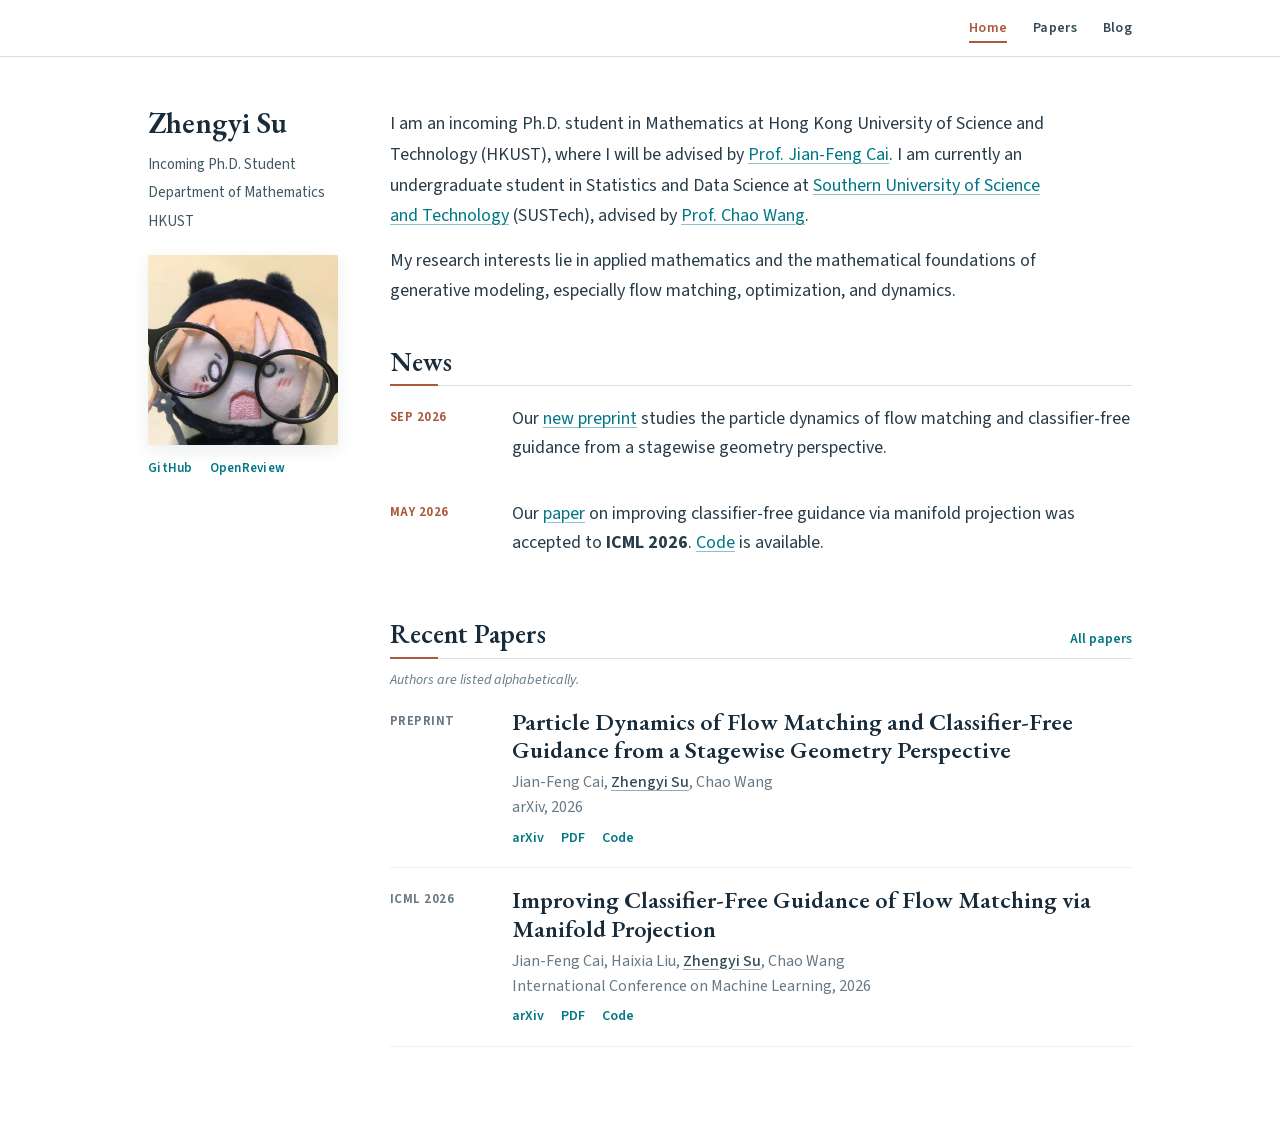
==== commit 82ed6eae: "Apply Yale-inspired site typography" ====
--- a/index.html
+++ b/index.html
@@ -5,7 +5,7 @@
   <meta name="viewport" content="width=device-width, initial-scale=1">
   <title>Zhengyi Su | SUSTech</title>
   <meta name="description" content="Zhengyi Su is an incoming Ph.D. student in Mathematics at HKUST, studying applied mathematics and the mathematical foundations of generative modeling.">
-  <link rel="stylesheet" href="styles.css?v=20261001-4">
+  <link rel="stylesheet" href="styles.css?v=20261024-c1">
 </head>
 <body>
   <a class="skip-link" href="#main">Skip to content</a>
--- a/styles.css
+++ b/styles.css
@@ -11,6 +11,70 @@
   font-weight:400 700;
   font-display:swap;
   src:url("assets/fonts/lora-latin-variable-italic.woff2") format("woff2");
+}
+@font-face{
+  font-family:"EB Garamond";
+  font-style:italic;
+  font-weight:400 700;
+  font-display:swap;
+  src:url("assets/fonts/eb-garamond-latin-ext-variable-italic.woff2") format("woff2");
+  unicode-range:U+0100-02BA, U+02BD-02C5, U+02C7-02CC, U+02CE-02D7, U+02DD-02FF, U+0304, U+0308, U+0329, U+1D00-1DBF, U+1E00-1E9F, U+1EF2-1EFF, U+2020, U+20A0-20AB, U+20AD-20C4, U+2113, U+2C60-2C7F, U+A720-A7FF;
+}
+@font-face{
+  font-family:"EB Garamond";
+  font-style:italic;
+  font-weight:400 700;
+  font-display:swap;
+  src:url("assets/fonts/eb-garamond-latin-variable-italic.woff2") format("woff2");
+  unicode-range:U+0000-00FF, U+0131, U+0152-0153, U+02BB-02BC, U+02C6, U+02DA, U+02DC, U+0304, U+0308, U+0329, U+2000-206F, U+20AC, U+2122, U+2191, U+2193, U+2212, U+2215, U+FEFF, U+FFFD;
+}
+@font-face{
+  font-family:"EB Garamond";
+  font-style:normal;
+  font-weight:400 700;
+  font-display:swap;
+  src:url("assets/fonts/eb-garamond-latin-ext-variable-normal.woff2") format("woff2");
+  unicode-range:U+0100-02BA, U+02BD-02C5, U+02C7-02CC, U+02CE-02D7, U+02DD-02FF, U+0304, U+0308, U+0329, U+1D00-1DBF, U+1E00-1E9F, U+1EF2-1EFF, U+2020, U+20A0-20AB, U+20AD-20C4, U+2113, U+2C60-2C7F, U+A720-A7FF;
+}
+@font-face{
+  font-family:"EB Garamond";
+  font-style:normal;
+  font-weight:400 700;
+  font-display:swap;
+  src:url("assets/fonts/eb-garamond-latin-variable-normal.woff2") format("woff2");
+  unicode-range:U+0000-00FF, U+0131, U+0152-0153, U+02BB-02BC, U+02C6, U+02DA, U+02DC, U+0304, U+0308, U+0329, U+2000-206F, U+20AC, U+2122, U+2191, U+2193, U+2212, U+2215, U+FEFF, U+FFFD;
+}
+@font-face{
+  font-family:"Source Sans 3";
+  font-style:italic;
+  font-weight:400 700;
+  font-display:swap;
+  src:url("assets/fonts/source-sans-3-latin-ext-variable-italic.woff2") format("woff2");
+  unicode-range:U+0100-02BA, U+02BD-02C5, U+02C7-02CC, U+02CE-02D7, U+02DD-02FF, U+0304, U+0308, U+0329, U+1D00-1DBF, U+1E00-1E9F, U+1EF2-1EFF, U+2020, U+20A0-20AB, U+20AD-20C4, U+2113, U+2C60-2C7F, U+A720-A7FF;
+}
+@font-face{
+  font-family:"Source Sans 3";
+  font-style:italic;
+  font-weight:400 700;
+  font-display:swap;
+  src:url("assets/fonts/source-sans-3-latin-variable-italic.woff2") format("woff2");
+  unicode-range:U+0000-00FF, U+0131, U+0152-0153, U+02BB-02BC, U+02C6, U+02DA, U+02DC, U+0304, U+0308, U+0329, U+2000-206F, U+20AC, U+2122, U+2191, U+2193, U+2212, U+2215, U+FEFF, U+FFFD;
+}
+@font-face{
+  font-family:"Source Sans 3";
+  font-style:normal;
+  font-weight:400 700;
+  font-display:swap;
+  src:url("assets/fonts/source-sans-3-latin-ext-variable-normal.woff2") format("woff2");
+  unicode-range:U+0100-02BA, U+02BD-02C5, U+02C7-02CC, U+02CE-02D7, U+02DD-02FF, U+0304, U+0308, U+0329, U+1D00-1DBF, U+1E00-1E9F, U+1EF2-1EFF, U+2020, U+20A0-20AB, U+20AD-20C4, U+2113, U+2C60-2C7F, U+A720-A7FF;
+}
+@font-face{
+  font-family:"Source Sans 3";
+  font-style:normal;
+  font-weight:400 700;
+  font-display:swap;
+  src:url("assets/fonts/source-sans-3-latin-variable-normal.woff2") format("woff2");
+  unicode-range:U+0000-00FF, U+0131, U+0152-0153, U+02BB-02BC, U+02C6, U+02DA, U+02DC, U+0304, U+0308, U+0329, U+2000-206F, U+20AC, U+2122, U+2191, U+2193, U+2212, U+2215, U+FEFF, U+FFFD;
 }
 :root{
   --ink:#172b3a;
@@ -113,3 +177,25 @@
 @media(max-width:580px){.topbar-inner{padding:10px 22px}.topbar nav{gap:20px}.layout{display:block;padding-top:31px}.profile{display:grid;grid-template-columns:110px minmax(0,1fr);grid-template-rows:auto auto;column-gap:20px;margin-bottom:35px;align-items:start}.profile-copy{grid-column:2;grid-row:1}.portrait-shell{grid-column:1;grid-row:1/3;width:110px;margin-top:0}.profile-links{grid-column:2;grid-row:2;margin-top:12px}.profile h1,.profile .name{margin-top:1px}.profile .affiliation{font-size:15px;line-height:1.4}.bio{padding-top:0}.section{margin-top:32px}.news-item,.paper-item{padding:17px 0}.papers-section{margin-top:36px}.post-item{grid-template-columns:1fr;gap:7px}.article-layout{padding:34px 22px 70px}.post-header h1{font-size:32px}.post-subtitle{font-size:18px}.post-body{font-size:17px}.post-body h2{font-size:25px}.post-body h3{font-size:20px}}
 @media(max-width:350px){.topbar-inner{padding-inline:16px}.topbar nav{gap:14px}.profile{grid-template-columns:90px minmax(0,1fr);column-gap:15px}.portrait-shell{width:90px}.layout{padding-inline:16px}.profile h1,.profile .name{font-size:21px}}
 @media print{.topbar,.skip-link{display:none}.layout{padding:0;grid-template-columns:150px minmax(0,1fr);gap:25px}.paper-item{break-inside:avoid}}
+
+/* Serif headings and sans-serif text, inspired by the Yale page pairing. */
+body{font-family:"Source Sans 3",Arial,sans-serif;font-weight:400}
+.topbar nav,.profile-links,.section-head>a,.date,.venue-label,.paper-links,.post-item time,.back-link,.post-header time,.toc-title,.article-toc a{font-family:"Source Sans 3",Arial,sans-serif}
+.profile h1,.profile .name,h2,.page-title,.paper-title,.post-header h1,.post-body h2,.post-body h3,.post-body h4,.year{
+  font-family:"EB Garamond",Georgia,serif;
+  font-weight:600;
+  letter-spacing:0;
+}
+.profile h1,.profile .name{font-size:30px;line-height:1.08}
+h2,.page-title{font-size:27px;line-height:1.16}
+.paper-title{font-size:24px;line-height:1.2}
+.papers-page .page-title,.blog-page .page-title{font-size:38px}
+.year{font-size:24px}
+.post-item h2{font-size:26px}
+.post-header h1{font-size:46px;line-height:1.1}
+.post-body h2{font-size:34px;line-height:1.16}
+.post-body h3{font-size:27px;line-height:1.2}
+.post-body h4{font-size:23px;line-height:1.25}
+@media(max-width:820px){.profile h1,.profile .name{font-size:27px}.paper-title{font-size:23px}}
+@media(max-width:580px){.post-header h1{font-size:36px}.post-body h2{font-size:30px}.post-body h3{font-size:25px}}
+@media(max-width:350px){.profile h1,.profile .name{font-size:25px}}
